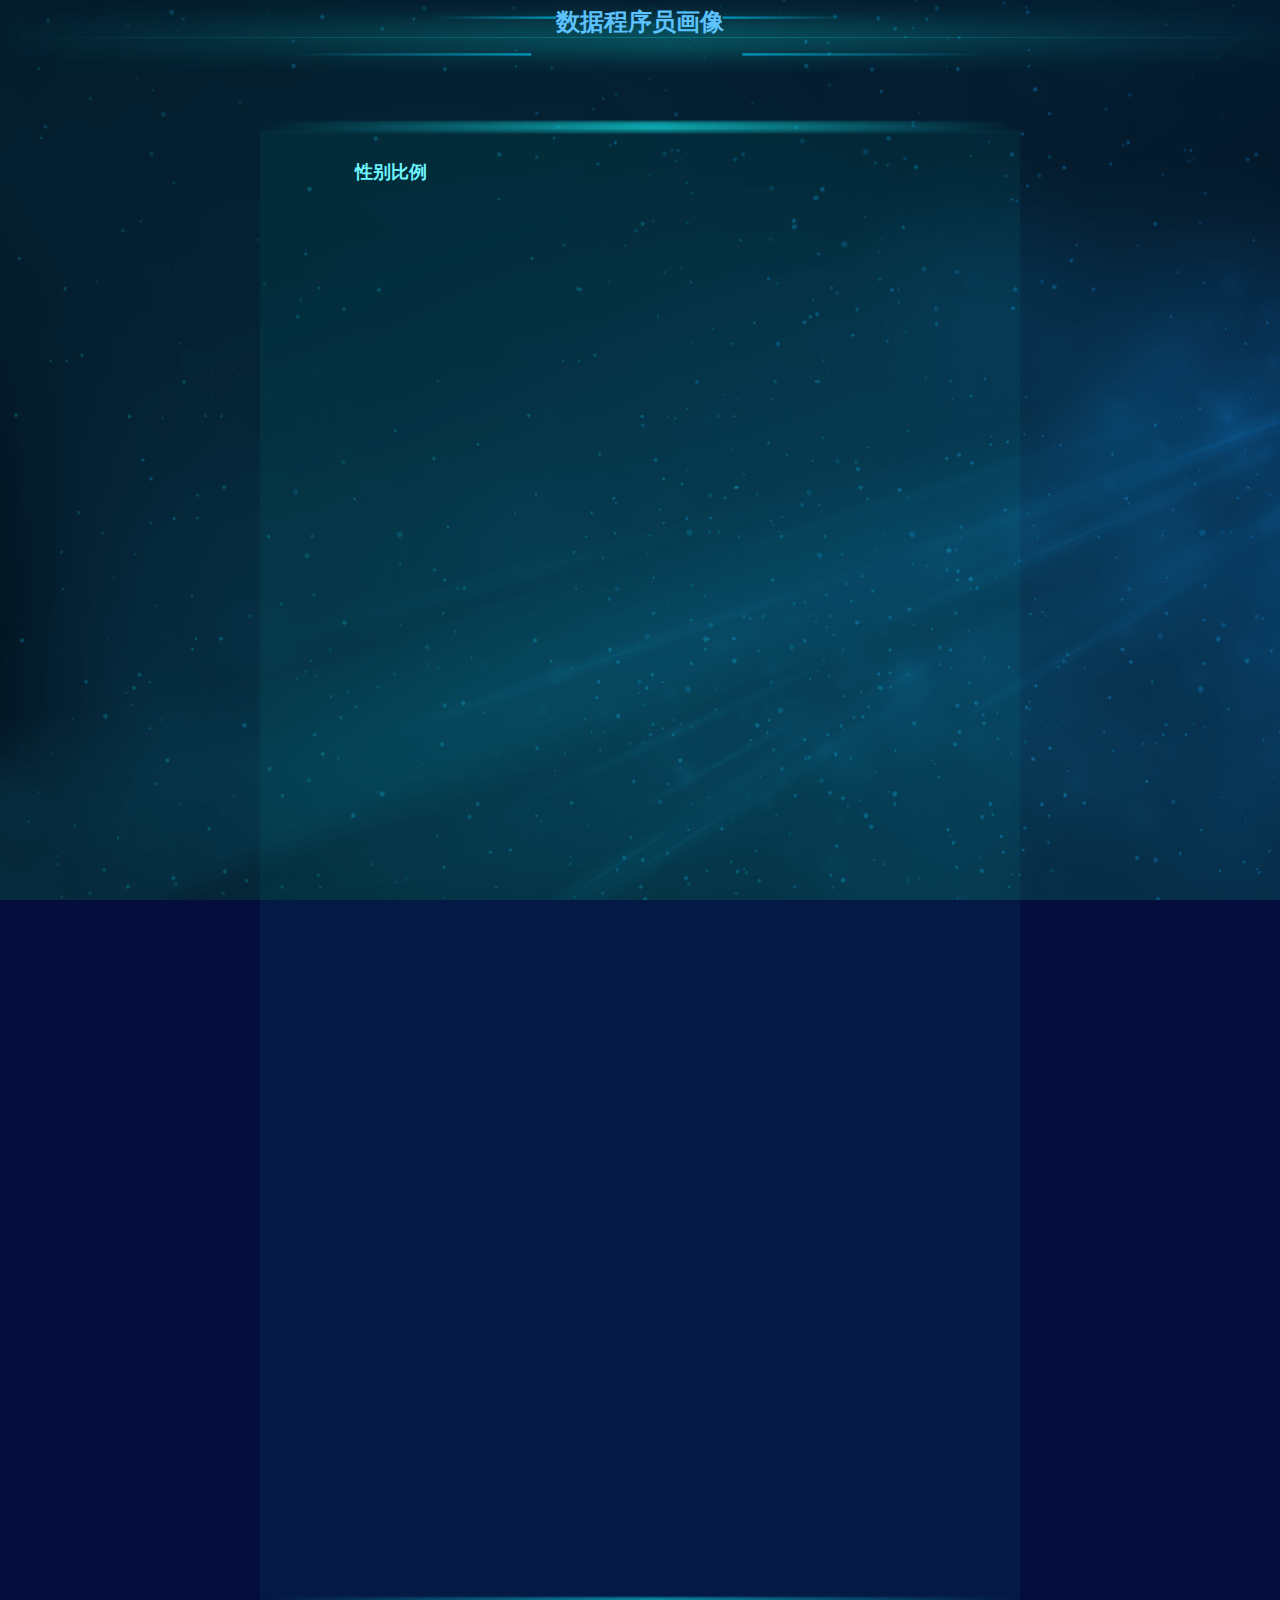
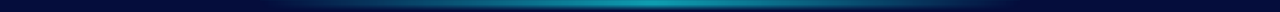
==== dataV/subpages/sub2/index.html @ 558b2a20 "fix" ====
<!DOCTYPE html>

<html>

<head>
    <meta charset="utf-8" />
    <meta name="viewport" content="width=device-width,initial-scale=1,minimum-scale=1,maximum-scale=1,user-scalable=no" />
    <title>数据程序员画像
    </title>
    <link rel="stylesheet" type="text/css" href="css/app.css" />
    <script type="text/javascript" src="../../js/jquery-3.3.1.min.js"></script>
    <script type="text/javascript" src="../../js/echarts4.x.min.js"></script>
    <script type="text/javascript" src="../../js/echarts-map-world.js"></script>
    <script type="text/javascript" src="../../js/echarts-map-china.js"></script>
    <script type="text/javascript" src="../../js/echarts-china-provinces/jiangsu.js"></script>
    <script type="text/javascript" src="../../js/echarts-china-cities/jiang1_su1_su1_zhou1.js"></script>
    <script type="text/javascript" src="../../js/echarts-china-counties/jiang1su1_su1zhou1_kun1shan1shi4.js"></script>
    <script type="text/javascript" src="https://assets.pyecharts.org/assets/echarts.min.js"></script>
    <script type="text/javascript" src="https://assets.pyecharts.org/assets/echarts-liquidfill.min.js"></script>
    <script type="text/javascript" src="https://assets.pyecharts.org/assets/echarts-wordcloud.min.js"></script>
    <script type="text/javascript" src="https://assets.pyecharts.org/assets/themes/walden.js"></script>
    <script type="text/javascript" src="https://assets.pyecharts.org/assets/jquery-ui.min.js"></script>
    <script type="text/javascript" src="https://assets.pyecharts.org/assets/ResizeSensor.js"></script>
</head>

<body>
    <header class="header">
        <h3>数据程序员画像</h3>
    </header>

    <div id="container">
        <div id="flexCon">
            <div class="box">
                <span style="color: #6ef6ff;font-weight: 600;font-size: 18px; position: absolute; top: 33px;left: 10px;">性别比例</span>
                <div id="45f4594478da40a5b6645348c639d206" class="chart-container" style="position: absolute; width: 383.007812px; height: 298.007812px; top: 32.2265625px; left: 7.98828125px;">

                </div>
                <script>
                    // 性别
                    var chart_45f4594478da40a5b6645348c639d206 = echarts.init(
                        document.getElementById('45f4594478da40a5b6645348c639d206'), 'white', {
                            renderer: 'canvas'
                        });
                    var option_45f4594478da40a5b6645348c639d206 = {
                        "title": [{
                            "text": "性别占比",
                            textStyle: {
                                color: '#6ef6ff'
                            }
                        }],
                        "animation": true,
                        "animationThreshold": 2000,
                        "animationDuration": 1000,
                        "animationEasing": "cubicOut",
                        "animationDelay": 0,
                        "animationDurationUpdate": 300,
                        "animationEasingUpdate": "cubicOut",
                        "animationDelayUpdate": 0,
                        "series": [{
                            "type": "liquidFill",
                            "name": "\u7537",
                            "data": [
                                0.9208726799088245
                            ],
                            "waveAnimation": true,
                            "animationDuration": 2000,
                            "animationDurationUpdate": 1000,
                            "color": [
                                "#294D99",
                                "#156ACF",
                                "#1598ED",
                                "#45BDFF"
                            ],
                            "shape": "circle",
                            "outline": {
                                "show": false
                            },
                            "label": {
                                "show": true,
                                "position": "inside",
                                "margin": 8,
                                "fontSize": 50
                            },
                            "center": [
                                "20%",
                                "50%"
                            ],
                            "xAxisIndex": 0,
                            "yAxisIndex": 0
                        }, {
                            "type": "liquidFill",
                            "name": "\u5973",
                            "data": [
                                0.07912732009117551
                            ],
                            "waveAnimation": true,
                            "animationDuration": 2000,
                            "animationDurationUpdate": 1000,
                            "color": [
                                "#294D99",
                                "#156ACF",
                                "#1598ED",
                                "#45BDFF"
                            ],
                            "shape": "circle",
                            "outline": {
                                "show": false
                            },
                            "label": {
                                "show": true,
                                "position": "inside",
                                "margin": 8,
                                "fontSize": 50
                            },
                            "center": [
                                "70%",
                                "50%"
                            ],
                            "xAxisIndex": 1,
                            "yAxisIndex": 1
                        }],
                        "legend": [{
                            "data": [],
                            "selected": {},
                            "show": true,
                            "padding": 5,
                            "itemGap": 10,
                            "itemWidth": 25,
                            "itemHeight": 14
                        }, {
                            "data": [],
                            "selected": {},
                            "show": true,
                            "padding": 5,
                            "itemGap": 10,
                            "itemWidth": 25,
                            "itemHeight": 14
                        }],
                        "tooltip": {
                            "show": true,
                            "trigger": "item",
                            "triggerOn": "mousemove|click",
                            "axisPointer": {
                                "type": "line"
                            },
                            "textStyle": {
                                "fontSize": 14
                            },
                            "borderWidth": 0
                        },
                        "title": [{
                            "text": "\u7537",
                            "left": "17%",
                            "top": "15%",
                            textStyle: {
                                color: '#6ef6ff'
                            }
                        }, {
                            "text": "\u5973",
                            "left": "67%",
                            "top": "15%",
                            textStyle: {
                                color: '#6ef6ff'
                            }
                        }],
                        "grid": [{
                            "left": "50%",
                            "containLabel": false
                        }, {
                            "right": "50%",
                            "containLabel": false
                        }]
                    };
                    chart_45f4594478da40a5b6645348c639d206.setOption(option_45f4594478da40a5b6645348c639d206);
                </script>
                <div id="2e3bd34976834215b4739f376ffd2b5f" class="chart-container" style="position: absolute; width: 584.007812px; height: 359.007812px; top: 31.46484375px; left: 393.984375px;"></div>
                <script>
                    // 年龄
                    var chart_2e3bd34976834215b4739f376ffd2b5f = echarts.init(
                        document.getElementById('2e3bd34976834215b4739f376ffd2b5f'), 'walden', {
                            renderer: 'canvas'
                        });
                    var option_2e3bd34976834215b4739f376ffd2b5f = {
                        "animation": true,
                        "animationThreshold": 2000,
                        "animationDuration": 1000,
                        "animationEasing": "cubicOut",
                        "animationDelay": 0,
                        "animationDurationUpdate": 300,
                        "animationEasingUpdate": "cubicOut",
                        "animationDelayUpdate": 0,
                        "series": [{
                            "type": "bar",
                            "name": "0-15\u5c81",
                            "coordinateSystem": "polar",
                            "symbolSize": 4,
                            "data": [
                                25
                            ],
                            "label": {
                                "show": true,
                                "position": "top",
                                "margin": 8,
                                color: '#fff'
                            },
                            "areaStyle": {
                                "opacity": 0
                            }
                        }, {
                            "type": "bar",
                            "name": "16-25\u5c81",
                            "coordinateSystem": "polar",
                            "symbolSize": 4,
                            "data": [
                                1818
                            ],
                            "label": {
                                "show": false,
                                "position": "top",
                                "margin": 8
                            },
                            "areaStyle": {
                                "opacity": 0
                            }
                        }, {
                            "type": "bar",
                            "name": "26-35\u5c81",
                            "coordinateSystem": "polar",
                            "symbolSize": 4,
                            "data": [
                                2645
                            ],
                            "label": {
                                "show": false,
                                "position": "top",
                                "margin": 8
                            },
                            "areaStyle": {
                                "opacity": 0
                            }
                        }, {
                            "type": "bar",
                            "name": "36-45\u5c81",
                            "coordinateSystem": "polar",
                            "symbolSize": 4,
                            "data": [
                                905
                            ],
                            "label": {
                                "show": false,
                                "position": "top",
                                "margin": 8
                            },
                            "areaStyle": {
                                "opacity": 0
                            }
                        }, {
                            "type": "bar",
                            "name": "46\u5c81\u4ee5\u4e0a",
                            "coordinateSystem": "polar",
                            "symbolSize": 4,
                            "data": [
                                370
                            ],
                            "label": {
                                "show": false,
                                "position": "top",
                                "margin": 8
                            },
                            "areaStyle": {
                                "opacity": 0
                            }
                        }],
                        "legend": [{
                            orient: 'vertical',
                            top: 0,
                            right: 0,
                            "data": [
                                "0-15\u5c81",
                                "16-25\u5c81",
                                "26-35\u5c81",
                                "36-45\u5c81",
                                "46\u5c81\u4ee5\u4e0a"
                            ],
                            "selected": {
                                "0-15\u5c81": true,
                                "16-25\u5c81": true,
                                "26-35\u5c81": true,
                                "36-45\u5c81": true,
                                "46\u5c81\u4ee5\u4e0a": true
                            },
                            "show": true,
                            "padding": 5,
                            "itemGap": 10,
                            "itemWidth": 25,
                            "itemHeight": 14,
                            textStyle: {
                                color: '#6ef6ff'
                            }
                        }],
                        color: ['#b2fcff', '#5edfff', '#3e64ff', '$ecfcff', '#8ac6d1', '#248ea9', '#59d4e8', '#b1e8ed', '#00b7a8', '#7b88ff'],

                        "tooltip": {
                            "show": true,
                            "trigger": "item",
                            "triggerOn": "mousemove|click",
                            "axisPointer": {
                                "type": "line"
                            },
                            "textStyle": {
                                "fontSize": 14,
                                color: '#6ef6ff'
                            },
                            "borderWidth": 0
                        },
                        "radiusAxis": {
                            "type": "category",
                            "scale": false,
                            nameTextStyle: {
                                color: '#6ef6ff'
                            }
                        },
                        "angleAxis": {
                            "clockwise": false,
                            "max": 5763,
                            axisLine: {
                                lineStyle: {
                                    color: '#6ef6ff'
                                }
                            },
                            axisLabel: {
                                color: '#6ef6ff'
                            },
                            axisTick: {
                                lineStyle: {
                                    color: '#6ef6ff'
                                }
                            }
                        },
                        "polar": {},
                        "title": [{
                            "text": "\u5e74\u9f84\u5360\u6bd4",
                            left: 20,
                            textStyle: {
                                color: '#6ef6ff'
                            }
                        }]
                    };
                    chart_2e3bd34976834215b4739f376ffd2b5f.setOption(option_2e3bd34976834215b4739f376ffd2b5f);
                </script>
                <br/>
                <div id="46fd52658f6b4977a35914a004e23944" class="chart-container" style="position: absolute; width: 450px; height: 276.007812px; top: 333.7109375px; left: 5px;"></div>
                <script>
                    // 学历分布
                    var chart_46fd52658f6b4977a35914a004e23944 = echarts.init(
                        document.getElementById('46fd52658f6b4977a35914a004e23944'), 'walden', {
                            renderer: 'canvas'
                        });
                    var option_46fd52658f6b4977a35914a004e23944 = {
                        color: ['#00b7a8'],

                        grid: {
                            left: '25%'
                        },
                        "animation": true,
                        "animationThreshold": 2000,
                        "animationDuration": 1000,
                        "animationEasing": "cubicOut",
                        "animationDelay": 0,
                        "animationDurationUpdate": 300,
                        "animationEasingUpdate": "cubicOut",
                        "animationDelayUpdate": 0,
                        "series": [{
                            "type": "bar",
                            "name": "Data scientist or machine learning specialist",
                            "data": [
                                74,
                                780,
                                2301,
                                2261,
                                421,
                                102,
                                336,
                                62,
                                34
                            ],
                            "barCategoryGap": "20%",
                            "label": {
                                "show": true,
                                "position": "right",
                                "margin": 8
                            },
                            "rippleEffect": {
                                "show": true,
                                "brushType": "stroke",
                                "scale": 2.5,
                                "period": 4
                            }
                        }],
                        "legend": [{
                            "data": [
                                "Data scientist or machine learning specialist"
                            ],
                            "selected": {
                                "Data scientist or machine learning specialist": true
                            },
                            "show": false,
                            "padding": 5,
                            "itemGap": 10,
                            "itemWidth": 25,
                            "itemHeight": 14
                        }],
                        "tooltip": {
                            "show": true,
                            "trigger": "item",
                            "triggerOn": "mousemove|click",
                            "axisPointer": {
                                "type": "line"
                            },
                            "textStyle": {
                                "fontSize": 14
                            },
                            "borderWidth": 0
                        },
                        "xAxis": [{
                            "show": false,
                            "scale": false,
                            "nameLocation": "end",
                            "nameGap": 15,
                            "gridIndex": 0,
                            "inverse": false,
                            "offset": 0,
                            "splitNumber": 5,
                            "minInterval": 0,
                            "splitLine": {
                                "show": false,
                                "lineStyle": {
                                    "width": 1,
                                    "opacity": 1,
                                    "curveness": 0,
                                    "type": "solid"
                                }
                            }
                        }],
                        "yAxis": [{
                            axisLabel: {
                                color: '#fff'
                            },
                            axisLine: {
                                color: '#6ef6ff'
                            },
                            "show": true,
                            "scale": false,
                            "nameLocation": "end",
                            "nameGap": 15,
                            "gridIndex": 0,
                            "inverse": false,
                            "offset": 0,
                            "splitNumber": 5,
                            "minInterval": 0,
                            "splitLine": {
                                "show": false,
                                "lineStyle": {
                                    "width": 1,
                                    "opacity": 1,
                                    "curveness": 0,
                                    "type": "solid"
                                }
                            },
                            "data": [
                                "\u4e13\u4e1a\u5b66\u4f4d",
                                "\u535a\u58eb",
                                "\u7855\u58eb",
                                "\u5b66\u58eb",
                                "\u65e0\u5b66\u4f4d\u7684\u5927\u5b66",
                                "\u5927\u4e13",
                                "\u4e2d\u5b66",
                                "\u5c0f\u5b66",
                                "\u65e0"
                            ]
                        }],
                        "title": [{
                            "text": "\u5b66\u5386\u5206\u5e03",
                            textStyle: {
                                color: '#6ef6ff'
                            }
                        }],
                        textStyle: {
                            color: '#6ef6ff'
                        }
                    };
                    chart_46fd52658f6b4977a35914a004e23944.setOption(option_46fd52658f6b4977a35914a004e23944);
                </script>
                <br/>
                <div id="a2afd53bb00a416f898b4c1b134a14af" class="chart-container" style="position: absolute; width: 447.007812px; height: 261.007812px; top: 392.94921875px; left: 531.97265625px;"></div>
                <script>
                    // 雷达图
                    var chart_a2afd53bb00a416f898b4c1b134a14af = echarts.init(
                        document.getElementById('a2afd53bb00a416f898b4c1b134a14af'), 'walden', {
                            renderer: 'canvas'
                        });
                    var option_a2afd53bb00a416f898b4c1b134a14af = {
                        "animation": true,
                        "animationThreshold": 2000,
                        "animationDuration": 1000,
                        "animationEasing": "cubicOut",
                        "animationDelay": 0,
                        "animationDurationUpdate": 300,
                        "animationEasingUpdate": "cubicOut",
                        "animationDelayUpdate": 0,
                        "series": [{
                            "type": "radar",
                            "name": "Data scientist or machine learning specialist",
                            "data": [
                                [
                                    42.5,
                                    7.8,
                                    140919
                                ]
                            ],
                            "label": {
                                "show": true,
                                "position": "top",
                                "margin": 8
                            },
                            "itemStyle": {
                                "normal": {}
                            },
                            "lineStyle": {
                                "width": 1,
                                "opacity": 1,
                                "curveness": 0,
                                "type": "solid",
                                color: '#6ef6ff'
                            },
                            "areaStyle": {
                                "opacity": 0
                            },
                            "rippleEffect": {
                                "show": true,
                                "brushType": "stroke",
                                "scale": 2.5,
                                "period": 4
                            }
                        }],
                        "legend": [{
                            "data": [
                                "Data scientist or machine learning specialist"
                            ],
                            "selected": {
                                "Data scientist or machine learning specialist": true
                            },
                            "show": false,
                            "padding": 5,
                            "itemGap": 10,
                            "itemWidth": 25,
                            "itemHeight": 14
                        }],
                        "tooltip": {
                            "show": true,
                            "trigger": "item",
                            "triggerOn": "mousemove|click",
                            "axisPointer": {
                                "type": "line"
                            },
                            "textStyle": {
                                "fontSize": 14
                            },
                            "borderWidth": 0
                        },
                        "radar": {
                            "indicator": [{
                                "name": "\u5e73\u5747\u5468\u5de5\u4f5c\u65f6\u957f",
                                "max": 80
                            }, {
                                "name": "\u5e73\u5747\u4ece\u4e1a\u5e74\u9f84",
                                "max": 20
                            }, {
                                "name": "\u5de5\u8d44",
                                "max": 200000
                            }],
                            "name": {
                                "textStyle": {}
                            },
                            lineStyle: {
                                color: '#6ef6ff'
                            },
                            "splitLine": {
                                "show": true,
                                "lineStyle": {
                                    "width": 1,
                                    "opacity": 1,
                                    "curveness": 0,
                                    "type": "solid"
                                }
                            },
                            "splitArea": {
                                "show": true,
                                "areaStyle": {
                                    "opacity": 0
                                }
                            },
                            "axisLine": {
                                "show": true,
                                "onZero": true,
                                "onZeroAxisIndex": 0,
                                color: '#6ef6ff'

                            }
                        },
                        "title": [{}],
                        textStyle: {
                            color: '#6ef6ff'
                        }
                    };
                    chart_a2afd53bb00a416f898b4c1b134a14af.setOption(option_a2afd53bb00a416f898b4c1b134a14af);
                </script>
                <br/>
                <div id="9a961e41322641059745ecbc038e01e4" class="chart-container" style="position: absolute; width: 796.007812px; height: 478.007812px; top: 612.1875px; left: 5px;"></div>
                <script>
                    // 词云
                    var chart_9a961e41322641059745ecbc038e01e4 = echarts.init(
                        document.getElementById('9a961e41322641059745ecbc038e01e4'), 'walden', {
                            renderer: 'canvas'
                        });
                    var option_9a961e41322641059745ecbc038e01e4 = {
                        color: ['#b2fcff', '#5edfff', '#3e64ff', '#ecfcff', '#8ac6d1', '#248ea9', '#59d4e8', '#b1e8ed', '#00b7a8', '#7b88ff'],
                        "animation": true,
                        "animationThreshold": 2000,
                        "animationDuration": 1000,
                        "animationEasing": "cubicOut",
                        "animationDelay": 0,
                        "animationDurationUpdate": 300,
                        "animationEasingUpdate": "cubicOut",
                        "animationDelayUpdate": 0,
                        "series": [{
                            "type": "wordCloud",
                            "shape": "diamond",
                            "rotationRange": [
                                0,
                                0
                            ],
                            "rotationStep": 45,
                            "girdSize": 20,
                            "sizeRange": [
                                12,
                                60
                            ],
                            "data": [{
                                "name": "Extra Work",
                                "value": 2008,
                                "textStyle": {
                                    "normal": {
                                        "color": '#b2fcff'
                                    }
                                }
                            }, {
                                "name": "Distracting-Env",
                                "value": 2000,
                                "textStyle": {
                                    "normal": {
                                        "color": '#5edfff'
                                    }
                                }
                            }, {
                                "name": "Meetings",
                                "value": 1920,
                                "textStyle": {
                                    "normal": {
                                        "color": '#3e64ff'
                                    }
                                }
                            }, {
                                "name": "Less People for Work",
                                "value": 1775,
                                "textStyle": {
                                    "normal": {
                                        "color": '#ecfcff'
                                    }
                                }
                            }, {
                                "name": "Lack of Support",
                                "value": 1322,
                                "textStyle": {
                                    "normal": {
                                        "color": '#8ac6d1'
                                    }
                                }
                            }, {
                                "name": "Lack of Tools",
                                "value": 1322,
                                "textStyle": {
                                    "normal": {
                                        "color": '#248ea9'
                                    }
                                }
                            }, {
                                "name": "Parenting,School Work,...",
                                "value": 1098,
                                "textStyle": {
                                    "normal": {
                                        "color": '#59d4e8'
                                    }
                                }
                            }, {
                                "name": "Commuting Time",
                                "value": 1015,
                                "textStyle": {
                                    "normal": {
                                        "color": '#00b7a8'
                                    }
                                }
                            }, {
                                "name": "Toxic-Env",
                                "value": 997,
                                "textStyle": {
                                    "normal": {
                                        "color": '#b1e8ed'
                                    }
                                }
                            }]
                        }],
                        "legend": [{
                            "data": [],
                            "selected": {},
                            "show": true,
                            "padding": 5,
                            "itemGap": 10,
                            "itemWidth": 25,
                            "itemHeight": 14
                        }],
                        "tooltip": {
                            "show": true,
                            "trigger": "item",
                            "triggerOn": "mousemove|click",
                            "axisPointer": {
                                "type": "line"
                            },
                            "textStyle": {
                                "fontSize": 14
                            },
                            "borderWidth": 0
                        },
                        "title": [{
                            "text": "\u5de5\u4f5c\u65f6\u9047\u5230\u7684\u56f0\u96be",
                            textStyle: {
                                color: '#6ef6ff'
                            }
                        }],
                        textStyle: {
                            color: '#6ef6ff'
                        }
                    };
                    chart_9a961e41322641059745ecbc038e01e4.setOption(option_9a961e41322641059745ecbc038e01e4);
                </script>
                <br/>
                <div id="d3b478c1ddfb42b29dc559e2fde4daaf" class="chart-container" style="position: absolute; width: 349.007812px; height: 318.007812px; top: 613.41796875px; left: 628.984375px;"></div>
                <script>
                    // 满意度
                    var chart_d3b478c1ddfb42b29dc559e2fde4daaf = echarts.init(
                        document.getElementById('d3b478c1ddfb42b29dc559e2fde4daaf'), 'walden', {
                            renderer: 'canvas'
                        });
                    var option_d3b478c1ddfb42b29dc559e2fde4daaf = {
                        "animation": true,
                        "animationThreshold": 2000,
                        "animationDuration": 1000,
                        "animationEasing": "cubicOut",
                        "animationDelay": 0,
                        "animationDurationUpdate": 300,
                        "animationEasingUpdate": "cubicOut",
                        "animationDelayUpdate": 0,
                        "series": [{
                            "type": "gauge",
                            "title": {
                                "show": true,
                                "position": "top",
                                "color": "#6ef6ff",
                                "margin": 8,
                                "fontSize": 20
                            },
                            "detail": {
                                "show": true,
                                "position": "top",
                                "margin": 8,
                                "formatter": "{value}%",
                                color: '#6ef6ff'
                            },
                            "name": "\u5de5\u4f5c\u6ee1\u610f\u5ea6",
                            "min": 0,
                            "max": 100,
                            "splitNumber": 10,
                            "startAngle": 225,
                            "endAngle": -45,
                            "data": [{
                                "name": "Positive",
                                "value": 68.33
                            }],
                            "axisLine": {
                                "show": true,
                                "onZero": true,
                                "onZeroAxisIndex": 0,
                                "lineStyle": {
                                    "width": 30,
                                    "opacity": 1,
                                    "curveness": 0,
                                    "type": "solid",
                                    "color": [
                                        [
                                            0.3,
                                            "#67e0e3"
                                        ],
                                        [
                                            0.7,
                                            "#37a2da"
                                        ],
                                        [
                                            1,
                                            "#fd666d"
                                        ]
                                    ]
                                }
                            }
                        }],
                        "legend": [{
                            "data": [
                                "\u5de5\u4f5c\u6ee1\u610f\u5ea6"
                            ],
                            "selected": {
                                "\u5de5\u4f5c\u6ee1\u610f\u5ea6": true
                            },
                            "show": false,
                            "padding": 5,
                            "itemGap": 10,
                            "itemWidth": 25,
                            "itemHeight": 14
                        }],
                        "tooltip": {
                            "show": true,
                            "trigger": "item",
                            "triggerOn": "mousemove|click",
                            "axisPointer": {
                                "type": "line"
                            },
                            "textStyle": {
                                "fontSize": 14
                            },
                            "borderWidth": 0
                        },
                        "title": [{
                            "text": "\u5de5\u4f5c\u6ee1\u610f\u5ea6",
                            "textStyle": {
                                "color": "#6ef6ff"
                            }
                        }]
                    };
                    chart_d3b478c1ddfb42b29dc559e2fde4daaf.setOption(option_d3b478c1ddfb42b29dc559e2fde4daaf);
                </script>
                <br/>
                <div id="b9d165ba06fe4384bee45ce4a1e63c7f" class="chart-container" style="position: absolute; width: 979.007812px; height: 276.007812px; top: 1005.64453125px; left: 5px;"></div>
                <script>
                    var chart_b9d165ba06fe4384bee45ce4a1e63c7f = echarts.init(
                        document.getElementById('b9d165ba06fe4384bee45ce4a1e63c7f'), 'walden', {
                            renderer: 'canvas'
                        });
                    var option_b9d165ba06fe4384bee45ce4a1e63c7f = {
                        "animation": true,
                        "animationThreshold": 2000,
                        "animationDuration": 1000,
                        "animationEasing": "cubicOut",
                        "animationDelay": 0,
                        "animationDurationUpdate": 300,
                        "animationEasingUpdate": "cubicOut",
                        "animationDelayUpdate": 0,
                        "series": [{
                            "type": "line",
                            "connectNulls": false,
                            "symbol": "triangle",
                            "symbolSize": 15,
                            "showSymbol": true,
                            "smooth": true,
                            "step": false,
                            "data": [
                                [
                                    "Facebook",
                                    876
                                ],
                                [
                                    "Hello",
                                    1
                                ],
                                [
                                    "I don't use social media",
                                    415
                                ],
                                [
                                    "Instagram",
                                    408
                                ],
                                [
                                    "LinkedIn",
                                    492
                                ],
                                [
                                    "Reddit",
                                    990
                                ],
                                [
                                    "Snapchat",
                                    48
                                ],
                                [
                                    "Twitter",
                                    872
                                ],
                                [
                                    "VK \u0412\u041a\u043e\u043d\u0442\u0430\u0301\u043a\u0442\u0435",
                                    37
                                ],
                                [
                                    "WeChat \u5fae\u4fe1",
                                    43
                                ],
                                [
                                    "Weibo \u65b0\u6d6a\u5fae\u535a",
                                    8
                                ],
                                [
                                    "WhatsApp",
                                    1025
                                ],
                                [
                                    "YouTube",
                                    932
                                ]
                            ],
                            "hoverAnimation": true,
                            "label": {
                                "show": true,
                                "position": "top",
                                "margin": 8
                            },
                            "lineStyle": {
                                "width": 1,
                                "opacity": 1,
                                "curveness": 0,
                                "type": "solid",
                                color: '#6ef6ff'
                            },
                            "areaStyle": {
                                "opacity": 0
                            },
                            "markPoint": {
                                "label": {
                                    "show": true,
                                    "position": "inside",
                                    "color": "#fff",
                                    "margin": 8
                                },
                                "data": {
                                    "name": {
                                        "name": "\u6700\u5927\u503c",
                                        "type": "max"
                                    },
                                    "type": {
                                        "name": "\u6700\u5c0f\u503c",
                                        "type": "min"
                                    },
                                    "valueIndex": {
                                        "name": "\u5e73\u5747\u503c",
                                        "type": "average"
                                    }
                                }
                            }
                        }],
                        "legend": [{
                            "data": [
                                ""
                            ],
                            "selected": {
                                "": true
                            },
                            "show": true,
                            "padding": 5,
                            "itemGap": 10,
                            "itemWidth": 25,
                            "itemHeight": 14
                        }],
                        "tooltip": {
                            "show": true,
                            "trigger": "item",
                            "triggerOn": "mousemove|click",
                            "axisPointer": {
                                "type": "line"
                            },
                            "textStyle": {
                                "fontSize": 14
                            },
                            "borderWidth": 0
                        },
                        "xAxis": [{
                            "show": true,
                            "scale": false,
                            "nameLocation": "end",
                            "nameGap": 15,
                            "gridIndex": 0,

                            axisLine: {
                                color: '#6ef6ff'
                            },
                            "axisLabel": {
                                "show": true,
                                "position": "top",
                                "rotate": -30,
                                "margin": 8,
                                color: '#6ef6ff',
                            },
                            "inverse": false,
                            "offset": 0,
                            "splitNumber": 5,
                            "minInterval": 0,
                            "splitLine": {
                                "show": false,
                                "lineStyle": {
                                    "width": 1,
                                    "opacity": 1,
                                    "curveness": 0,
                                    "type": "solid"
                                }
                            },
                            "data": [
                                "Facebook",
                                "Hello",
                                "I don't use social media",
                                "Instagram",
                                "LinkedIn",
                                "Reddit",
                                "Snapchat",
                                "Twitter",
                                "VK \u0412\u041a\u043e\u043d\u0442\u0430\u0301\u043a\u0442\u0435",
                                "WeChat \u5fae\u4fe1",
                                "Weibo \u65b0\u6d6a\u5fae\u535a",
                                "WhatsApp",
                                "YouTube"
                            ]
                        }],
                        "yAxis": [{
                            "show": false,
                            "scale": false,
                            "nameLocation": "end",
                            "nameGap": 15,
                            "gridIndex": 0,
                            "inverse": false,
                            "offset": 0,
                            "splitNumber": 5,
                            "minInterval": 0,
                            "splitLine": {
                                "show": false,
                                "lineStyle": {
                                    "width": 1,
                                    "opacity": 1,
                                    "curveness": 0,
                                    "type": "solid"
                                }
                            }
                        }],
                        "title": [{
                            "text": "\u793e\u4ea4\u504f\u597d",
                            textStyle: {
                                color: '#6ef6ff'
                            }
                        }],
                        textStyle: {
                            color: '#6ef6ff'
                        }
                    };
                    chart_b9d165ba06fe4384bee45ce4a1e63c7f.setOption(option_b9d165ba06fe4384bee45ce4a1e63c7f);
                </script>
            </div>
        </div>
    </div>
</body>


<script src="js/index.js"></script>

</html>
---- dataV/subpages/sub2/css/app.css ----
@charset "utf-8";

/* global */

* {
    margin: 0;
    padding: 0;
    box-sizing: border-box;
}

html,
body {
    width: 100%;
    height: 100%;
    min-width: 1200px;
    min-height: 600px;
}

body {
    position: relative;
    font-family: "Microsoft Yahei", Arial, sans-serif;
    background: #050d3c url("../img/bg01.png") 0 0 / 100% 100%;
    background-size: cover;
    background-attachment: fixed;
}

#loading {
    position: fixed;
    top: 40%;
    left: 45%;
    z-index: 999;
}


/* layout */

.header {
    margin: 0 auto;
    width: 100%;
    height: 72px;
    max-width: 1920px;
    background: url(../img/header3.png) center no-repeat;
    background-size: 100% 100%;
}

.header h3 {
    margin: 0;
    padding: 0;
    line-height: 44px;
    text-align: center;
    font-size: 24px;
    color: #5dc2fe;
}

#container {
    width: 100%;
    min-width: 1200px;
    margin: 40px auto;
}

.flex-row {
    width: 80%;
    margin: 0 auto;
    -webkit-flex: 1;
    -ms-flex: 1;
    flex: 1;
    display: -webkit-flex;
    display: -ms-flexbox;
    display: flex;
}

.flex-cell {
    margin-bottom: 20px;
}

.flex-cell-l {
    margin-right: 20px;
}

.flex-cell-l,
.flex-cell-r {
    -webkit-flex: 2;
    -ms-flex: 2;
    flex: 2;
}

.chart-div {
    width: 100%;
}

.chart-wrapper {
    position: relative;
    height: 100%;
}

.chart-title {
    height: 30px;
    font-size: 20px;
    font-weight: normal;
    color: #5ac8fa;
    text-align: center;
}


/* .chart-div, */

#flexCon {
    width: 60%;
    margin: 0 auto;
    padding: 15px;
    height: 100%;
    min-height: 170px;
    background: url(../img/panel2.png) center no-repeat;
    background-size: 100% 100%;
    box-sizing: border-box;
    height: 1500px;
}

.mygraphy {
    display: block;
    width: 600px;
    height: 600px;
    min-width: 500px;
    min-height: 500px;
    margin: 0 auto;
}

.box {
    width: 80%;
    margin: 0 auto;
    position: relative;
}
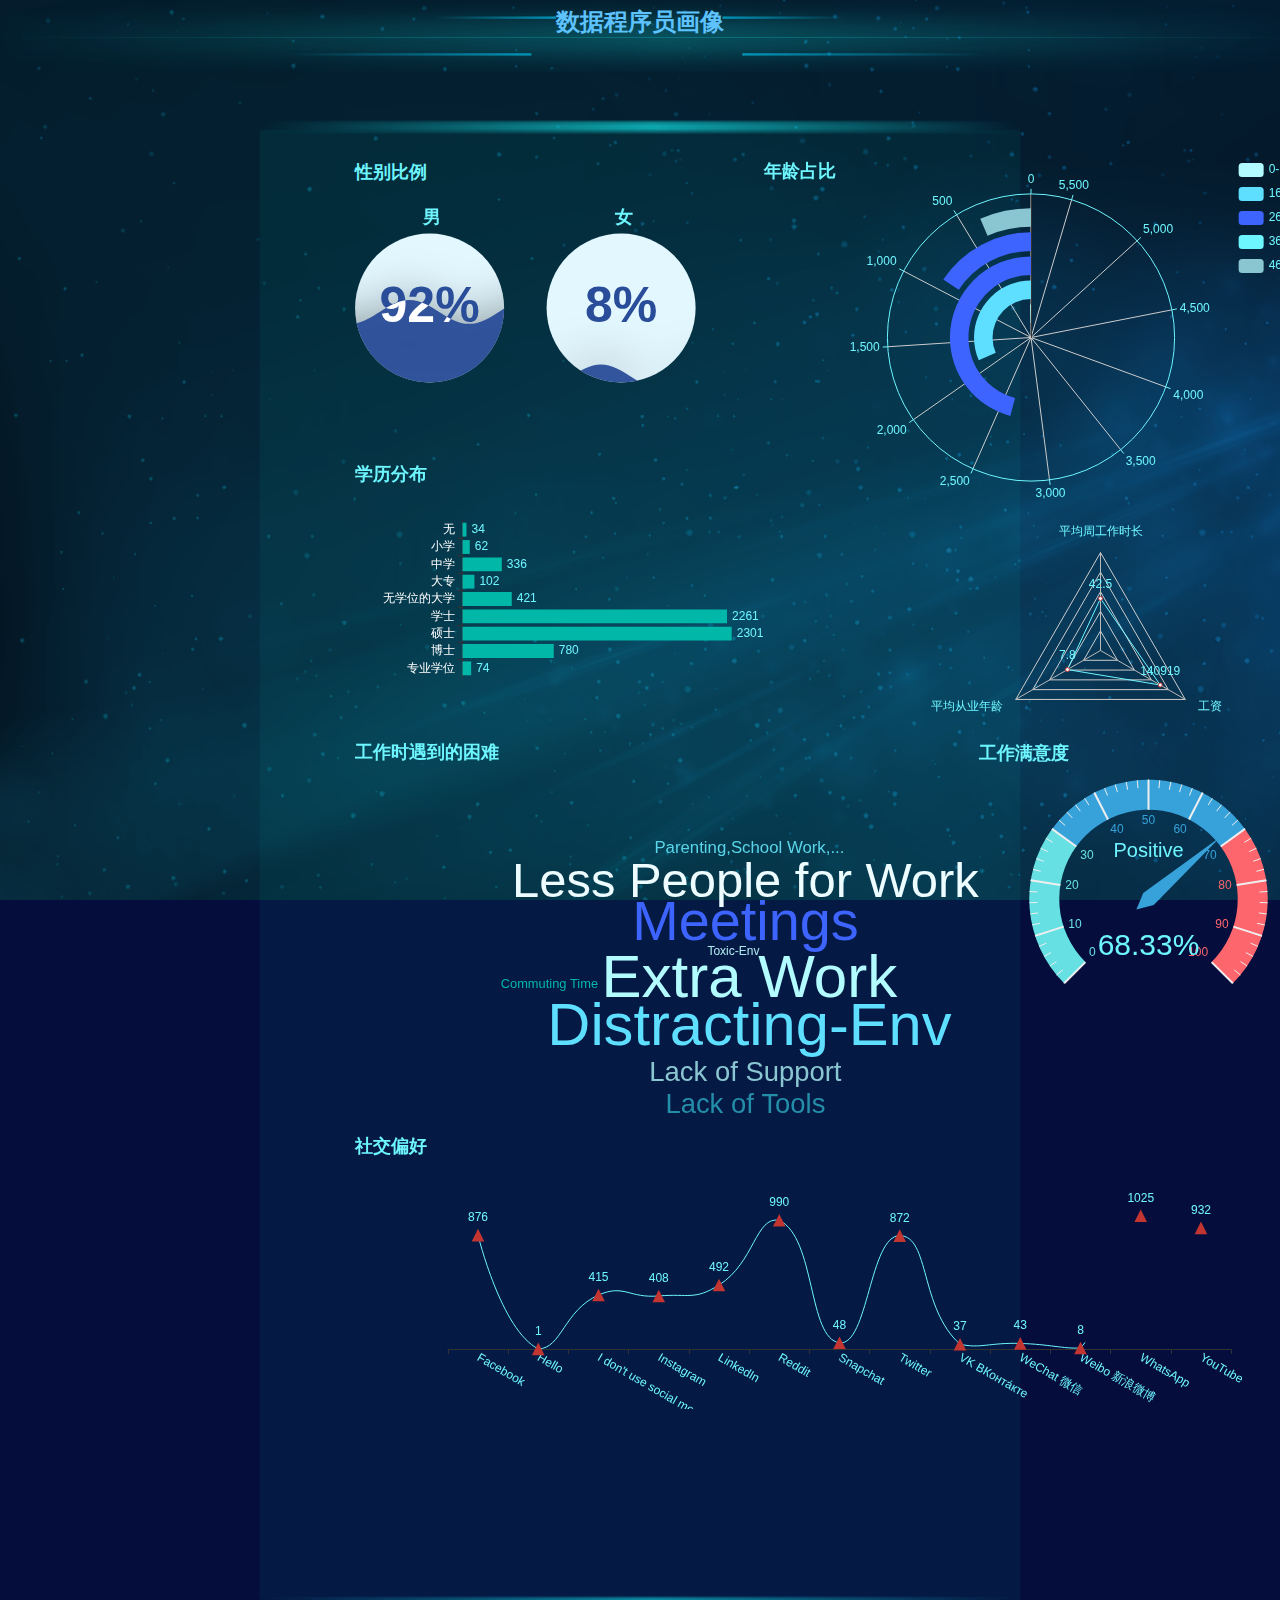
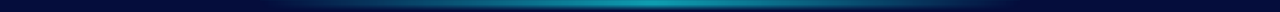
==== commit 3afcadea: "js" ====
--- a/dataV/subpages/sub2/index.html
+++ b/dataV/subpages/sub2/index.html
@@ -15,12 +15,12 @@
     <script type="text/javascript" src="../../js/echarts-china-provinces/jiangsu.js"></script>
     <script type="text/javascript" src="../../js/echarts-china-cities/jiang1_su1_su1_zhou1.js"></script>
     <script type="text/javascript" src="../../js/echarts-china-counties/jiang1su1_su1zhou1_kun1shan1shi4.js"></script>
-    <script type="text/javascript" src="https://assets.pyecharts.org/assets/echarts.min.js"></script>
-    <script type="text/javascript" src="https://assets.pyecharts.org/assets/echarts-liquidfill.min.js"></script>
-    <script type="text/javascript" src="https://assets.pyecharts.org/assets/echarts-wordcloud.min.js"></script>
-    <script type="text/javascript" src="https://assets.pyecharts.org/assets/themes/walden.js"></script>
-    <script type="text/javascript" src="https://assets.pyecharts.org/assets/jquery-ui.min.js"></script>
-    <script type="text/javascript" src="https://assets.pyecharts.org/assets/ResizeSensor.js"></script>
+    <script type="text/javascript" src="../js/echarts.min.js"></script>
+    <script type="text/javascript" src="../js/echarts-liquidfill.min.js"></script>
+    <script type="text/javascript" src="../js/echarts-wordcloud.min.js"></script>
+    <script type="text/javascript" src="../js/themes/walden.js"></script>
+    <script type="text/javascript" src="../js/jquery-ui.min.js"></script>
+    <script type="text/javascript" src="../js/ResizeSensor.js"></script>
 </head>
 
 <body>
